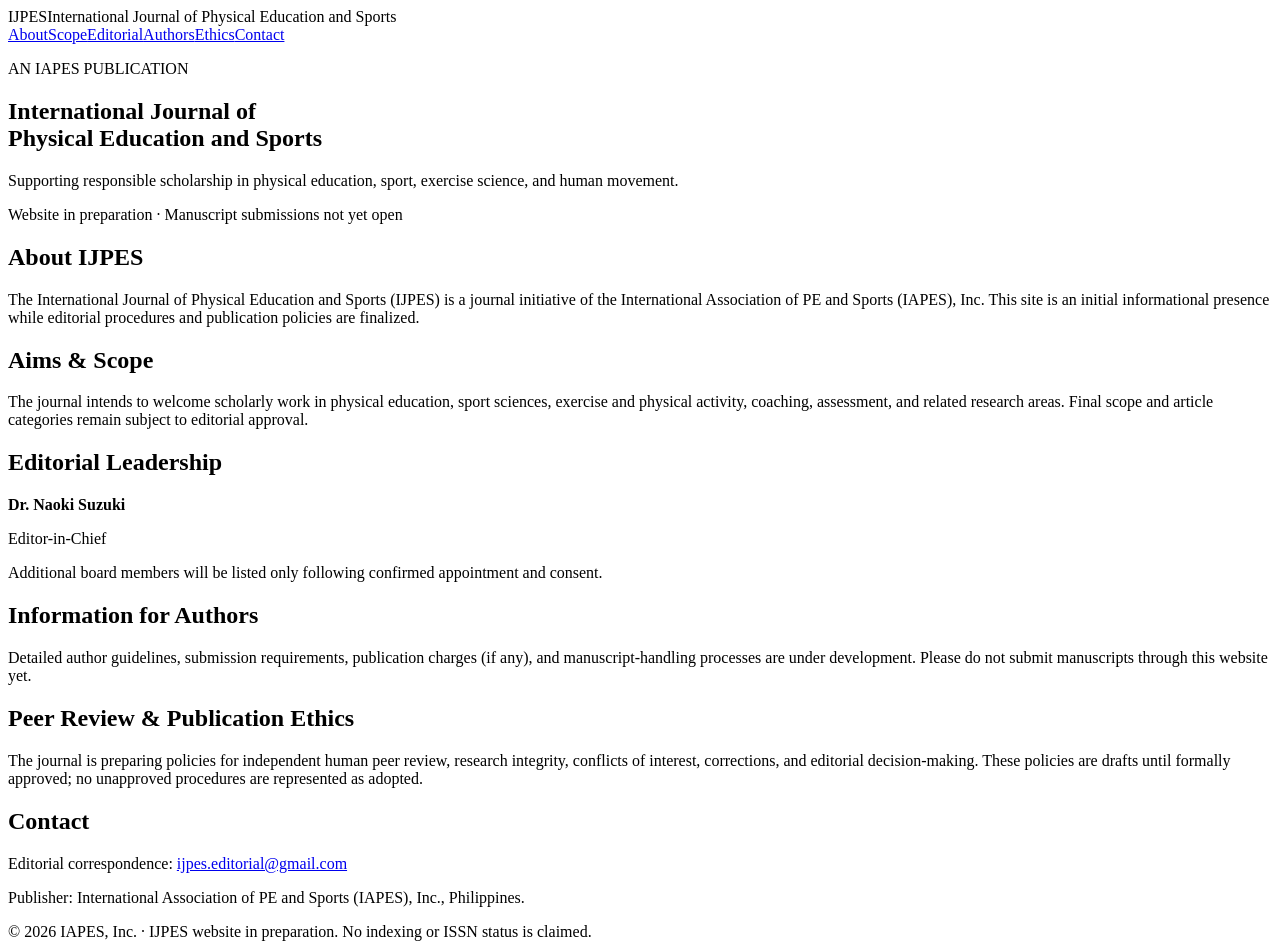
==== index.html @ 1c8003ba "Add IJPES initial informational website" ====
<!doctype html>
<html lang="en"><head><meta charset="UTF-8"><meta name="viewport" content="width=device-width, initial-scale=1"><meta name="description" content="International Journal of Physical Education and Sports (IJPES), published by IAPES. Website in preparation."><title>IJPES | International Journal of Physical Education and Sports</title><link rel="stylesheet" href="style.css"></head><body><header><div class="bar"><div class="brand"><span class="seal">IJPES</span><span>International Journal of Physical Education and Sports</span></div><nav><a href="#about">About</a><a href="#scope">Scope</a><a href="#editors">Editorial</a><a href="#authors">Authors</a><a href="#ethics">Ethics</a><a href="#contact">Contact</a></nav></div></header><main><section class="hero"><p class="eyebrow">AN IAPES PUBLICATION</p><h1>International Journal of<br> Physical Education and Sports</h1><p>Supporting responsible scholarship in physical education, sport, exercise science, and human movement.</p><span class="notice">Website in preparation · Manuscript submissions not yet open</span></section><div class="wrap"><section id="about"><h2>About IJPES</h2><p>The International Journal of Physical Education and Sports (IJPES) is a journal initiative of the International Association of PE and Sports (IAPES), Inc. This site is an initial informational presence while editorial procedures and publication policies are finalized.</p></section><section id="scope"><h2>Aims &amp; Scope</h2><p>The journal intends to welcome scholarly work in physical education, sport sciences, exercise and physical activity, coaching, assessment, and related research areas. Final scope and article categories remain subject to editorial approval.</p></section><section id="editors"><h2>Editorial Leadership</h2><div class="panel"><strong>Dr. Naoki Suzuki</strong><p>Editor-in-Chief</p></div><p>Additional board members will be listed only following confirmed appointment and consent.</p></section><section id="authors"><h2>Information for Authors</h2><p>Detailed author guidelines, submission requirements, publication charges (if any), and manuscript-handling processes are under development. Please do not submit manuscripts through this website yet.</p></section><section id="ethics"><h2>Peer Review &amp; Publication Ethics</h2><p>The journal is preparing policies for independent human peer review, research integrity, conflicts of interest, corrections, and editorial decision-making. These policies are drafts until formally approved; no unapproved procedures are represented as adopted.</p></section><section id="contact"><h2>Contact</h2><p>Editorial correspondence: <a href="mailto:ijpes.editorial@gmail.com">ijpes.editorial@gmail.com</a></p><p>Publisher: International Association of PE and Sports (IAPES), Inc., Philippines.</p></section></div></main><footer>© 2026 IAPES, Inc. · IJPES website in preparation. No indexing or ISSN status is claimed.</footer></body></html>
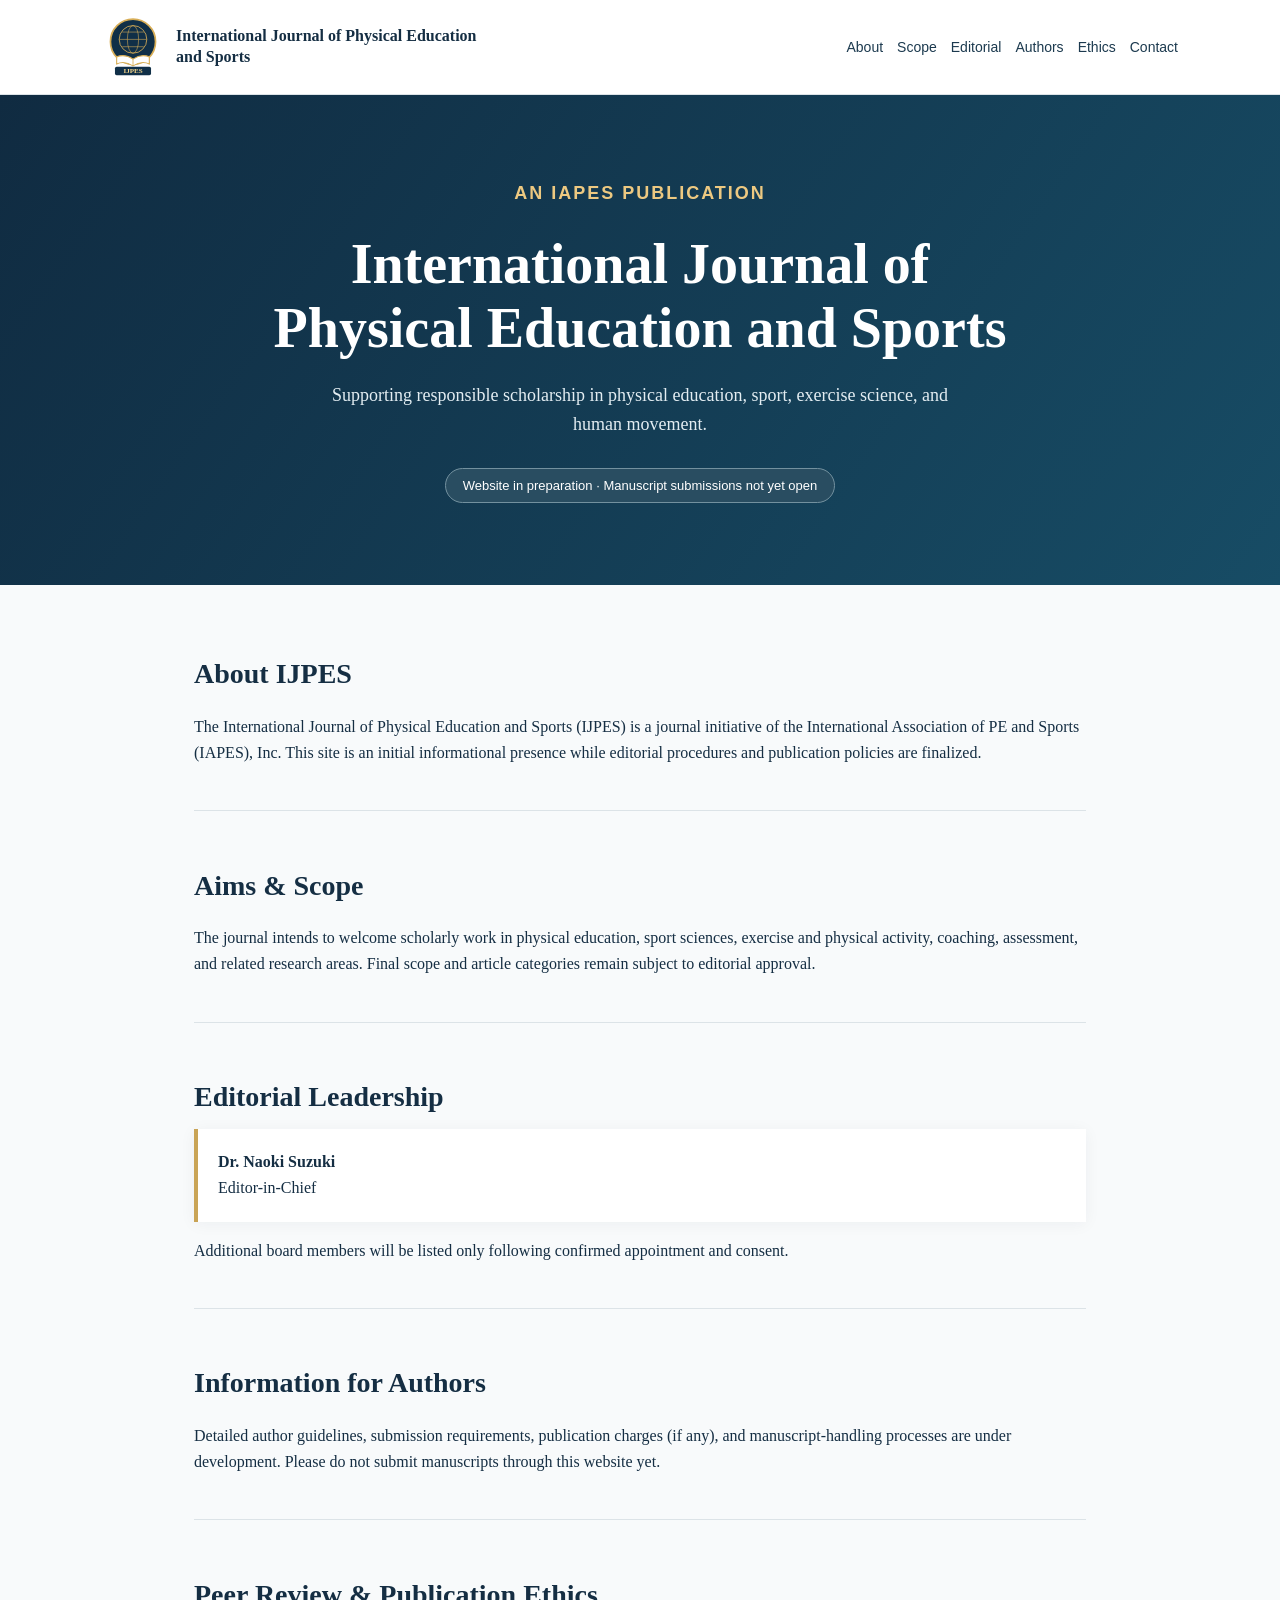
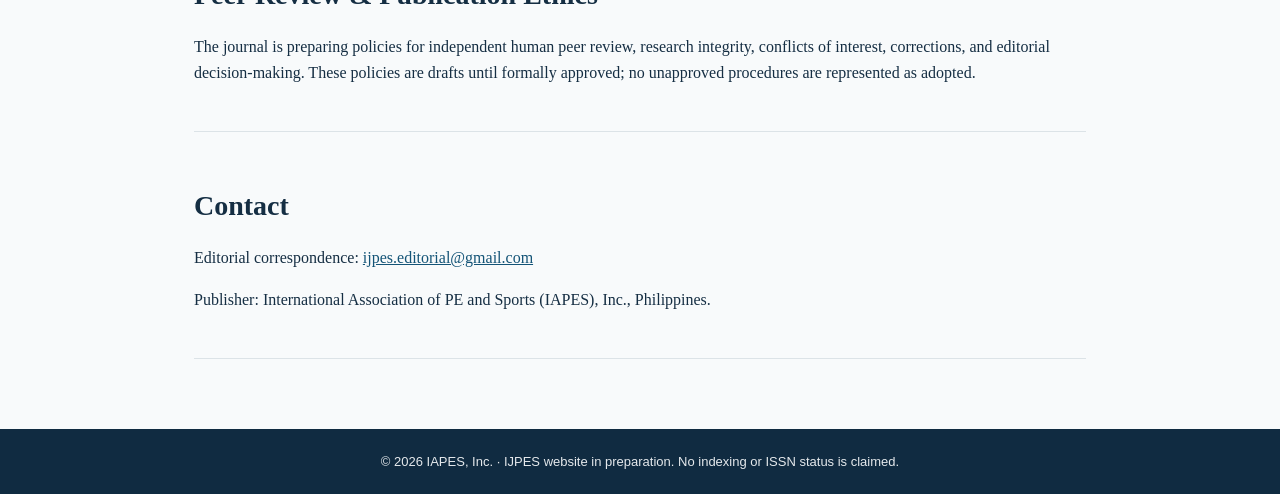
==== commit 4d9dc3b1: "Display IJPES journal mark in site header and favicon" ====
--- a/index.html
+++ b/index.html
@@ -1,2 +1,2 @@
 <!doctype html>
-<html lang="en"><head><meta charset="UTF-8"><meta name="viewport" content="width=device-width, initial-scale=1"><meta name="description" content="International Journal of Physical Education and Sports (IJPES), published by IAPES. Website in preparation."><title>IJPES | International Journal of Physical Education and Sports</title><link rel="stylesheet" href="style.css"></head><body><header><div class="bar"><div class="brand"><span class="seal">IJPES</span><span>International Journal of Physical Education and Sports</span></div><nav><a href="#about">About</a><a href="#scope">Scope</a><a href="#editors">Editorial</a><a href="#authors">Authors</a><a href="#ethics">Ethics</a><a href="#contact">Contact</a></nav></div></header><main><section class="hero"><p class="eyebrow">AN IAPES PUBLICATION</p><h1>International Journal of<br> Physical Education and Sports</h1><p>Supporting responsible scholarship in physical education, sport, exercise science, and human movement.</p><span class="notice">Website in preparation · Manuscript submissions not yet open</span></section><div class="wrap"><section id="about"><h2>About IJPES</h2><p>The International Journal of Physical Education and Sports (IJPES) is a journal initiative of the International Association of PE and Sports (IAPES), Inc. This site is an initial informational presence while editorial procedures and publication policies are finalized.</p></section><section id="scope"><h2>Aims &amp; Scope</h2><p>The journal intends to welcome scholarly work in physical education, sport sciences, exercise and physical activity, coaching, assessment, and related research areas. Final scope and article categories remain subject to editorial approval.</p></section><section id="editors"><h2>Editorial Leadership</h2><div class="panel"><strong>Dr. Naoki Suzuki</strong><p>Editor-in-Chief</p></div><p>Additional board members will be listed only following confirmed appointment and consent.</p></section><section id="authors"><h2>Information for Authors</h2><p>Detailed author guidelines, submission requirements, publication charges (if any), and manuscript-handling processes are under development. Please do not submit manuscripts through this website yet.</p></section><section id="ethics"><h2>Peer Review &amp; Publication Ethics</h2><p>The journal is preparing policies for independent human peer review, research integrity, conflicts of interest, corrections, and editorial decision-making. These policies are drafts until formally approved; no unapproved procedures are represented as adopted.</p></section><section id="contact"><h2>Contact</h2><p>Editorial correspondence: <a href="mailto:ijpes.editorial@gmail.com">ijpes.editorial@gmail.com</a></p><p>Publisher: International Association of PE and Sports (IAPES), Inc., Philippines.</p></section></div></main><footer>© 2026 IAPES, Inc. · IJPES website in preparation. No indexing or ISSN status is claimed.</footer></body></html>+<html lang="en"><head><meta charset="UTF-8"><meta name="viewport" content="width=device-width, initial-scale=1"><meta name="description" content="International Journal of Physical Education and Sports (IJPES), published by IAPES. Website in preparation."><title>IJPES | International Journal of Physical Education and Sports</title><link rel="stylesheet" href="style.css"><link rel="icon" href="ijpes-mark.svg" type="image/svg+xml"></head><body><header><div class="bar"><div class="brand"><img class="journal-mark" src="ijpes-mark.svg" alt="IJPES journal mark" width="62" height="62"><span>International Journal of Physical Education and Sports</span></div><nav><a href="#about">About</a><a href="#scope">Scope</a><a href="#editors">Editorial</a><a href="#authors">Authors</a><a href="#ethics">Ethics</a><a href="#contact">Contact</a></nav></div></header><main><section class="hero"><p class="eyebrow">AN IAPES PUBLICATION</p><h1>International Journal of<br> Physical Education and Sports</h1><p>Supporting responsible scholarship in physical education, sport, exercise science, and human movement.</p><span class="notice">Website in preparation · Manuscript submissions not yet open</span></section><div class="wrap"><section id="about"><h2>About IJPES</h2><p>The International Journal of Physical Education and Sports (IJPES) is a journal initiative of the International Association of PE and Sports (IAPES), Inc. This site is an initial informational presence while editorial procedures and publication policies are finalized.</p></section><section id="scope"><h2>Aims &amp; Scope</h2><p>The journal intends to welcome scholarly work in physical education, sport sciences, exercise and physical activity, coaching, assessment, and related research areas. Final scope and article categories remain subject to editorial approval.</p></section><section id="editors"><h2>Editorial Leadership</h2><div class="panel"><strong>Dr. Naoki Suzuki</strong><p>Editor-in-Chief</p></div><p>Additional board members will be listed only following confirmed appointment and consent.</p></section><section id="authors"><h2>Information for Authors</h2><p>Detailed author guidelines, submission requirements, publication charges (if any), and manuscript-handling processes are under development. Please do not submit manuscripts through this website yet.</p></section><section id="ethics"><h2>Peer Review &amp; Publication Ethics</h2><p>The journal is preparing policies for independent human peer review, research integrity, conflicts of interest, corrections, and editorial decision-making. These policies are drafts until formally approved; no unapproved procedures are represented as adopted.</p></section><section id="contact"><h2>Contact</h2><p>Editorial correspondence: <a href="mailto:ijpes.editorial@gmail.com">ijpes.editorial@gmail.com</a></p><p>Publisher: International Association of PE and Sports (IAPES), Inc., Philippines.</p></section></div></main><footer>© 2026 IAPES, Inc. · IJPES website in preparation. No indexing or ISSN status is claimed.</footer></body></html>
--- a/style.css
+++ b/style.css
@@ -0,0 +1 @@
+:root{font-family:Georgia,serif;color:#152e43;background:#f8fafb}*{box-sizing:border-box}body{margin:0;line-height:1.65}a{color:#145477}header{background:#fff;border-bottom:1px solid #dce3e7}.bar{max-width:1120px;margin:auto;padding:16px 22px;display:flex;align-items:center;justify-content:space-between;gap:20px}.brand{display:flex;align-items:center;gap:12px;font-weight:700;max-width:400px;line-height:1.3}.seal{display:grid;place-items:center;background:#17384f;color:#e8c37a;border:2px solid #d4a953;border-radius:50%;width:62px;height:62px;font-size:15px;flex:none}nav{display:flex;flex-wrap:wrap;gap:14px;font:14px Arial,sans-serif}nav a{text-decoration:none;color:#1c3a4f}.hero{background:linear-gradient(125deg,#102b41,#174c65);color:#fff;text-align:center;padding:88px 22px 82px}.hero h1{font-size:clamp(32px,5vw,56px);line-height:1.15;margin:10px auto 20px;max-width:950px}.hero p{max-width:660px;margin:0 auto 28px;color:#e3edf2;font-size:18px}.eyebrow{color:#edc981!important;font:700 13px Arial,sans-serif;letter-spacing:2px}.notice{display:inline-block;background:#294d61;border:1px solid #73919f;border-radius:24px;padding:9px 17px;font:13px Arial,sans-serif}.wrap{max-width:940px;margin:auto;padding:15px 24px 70px}section[id]{padding:28px 0;border-bottom:1px solid #dce3e7}h2{font-size:28px;margin-bottom:9px}.panel{background:#fff;padding:20px;border-left:4px solid #c9a456;box-shadow:0 2px 15px #102b410d}.panel p{margin:0}footer{text-align:center;padding:25px;background:#102b41;color:#e5e9ec;font:13px Arial,sans-serif}@media(max-width:720px){.bar{align-items:flex-start;flex-direction:column}.hero{padding:62px 20px}.brand{font-size:14px}}
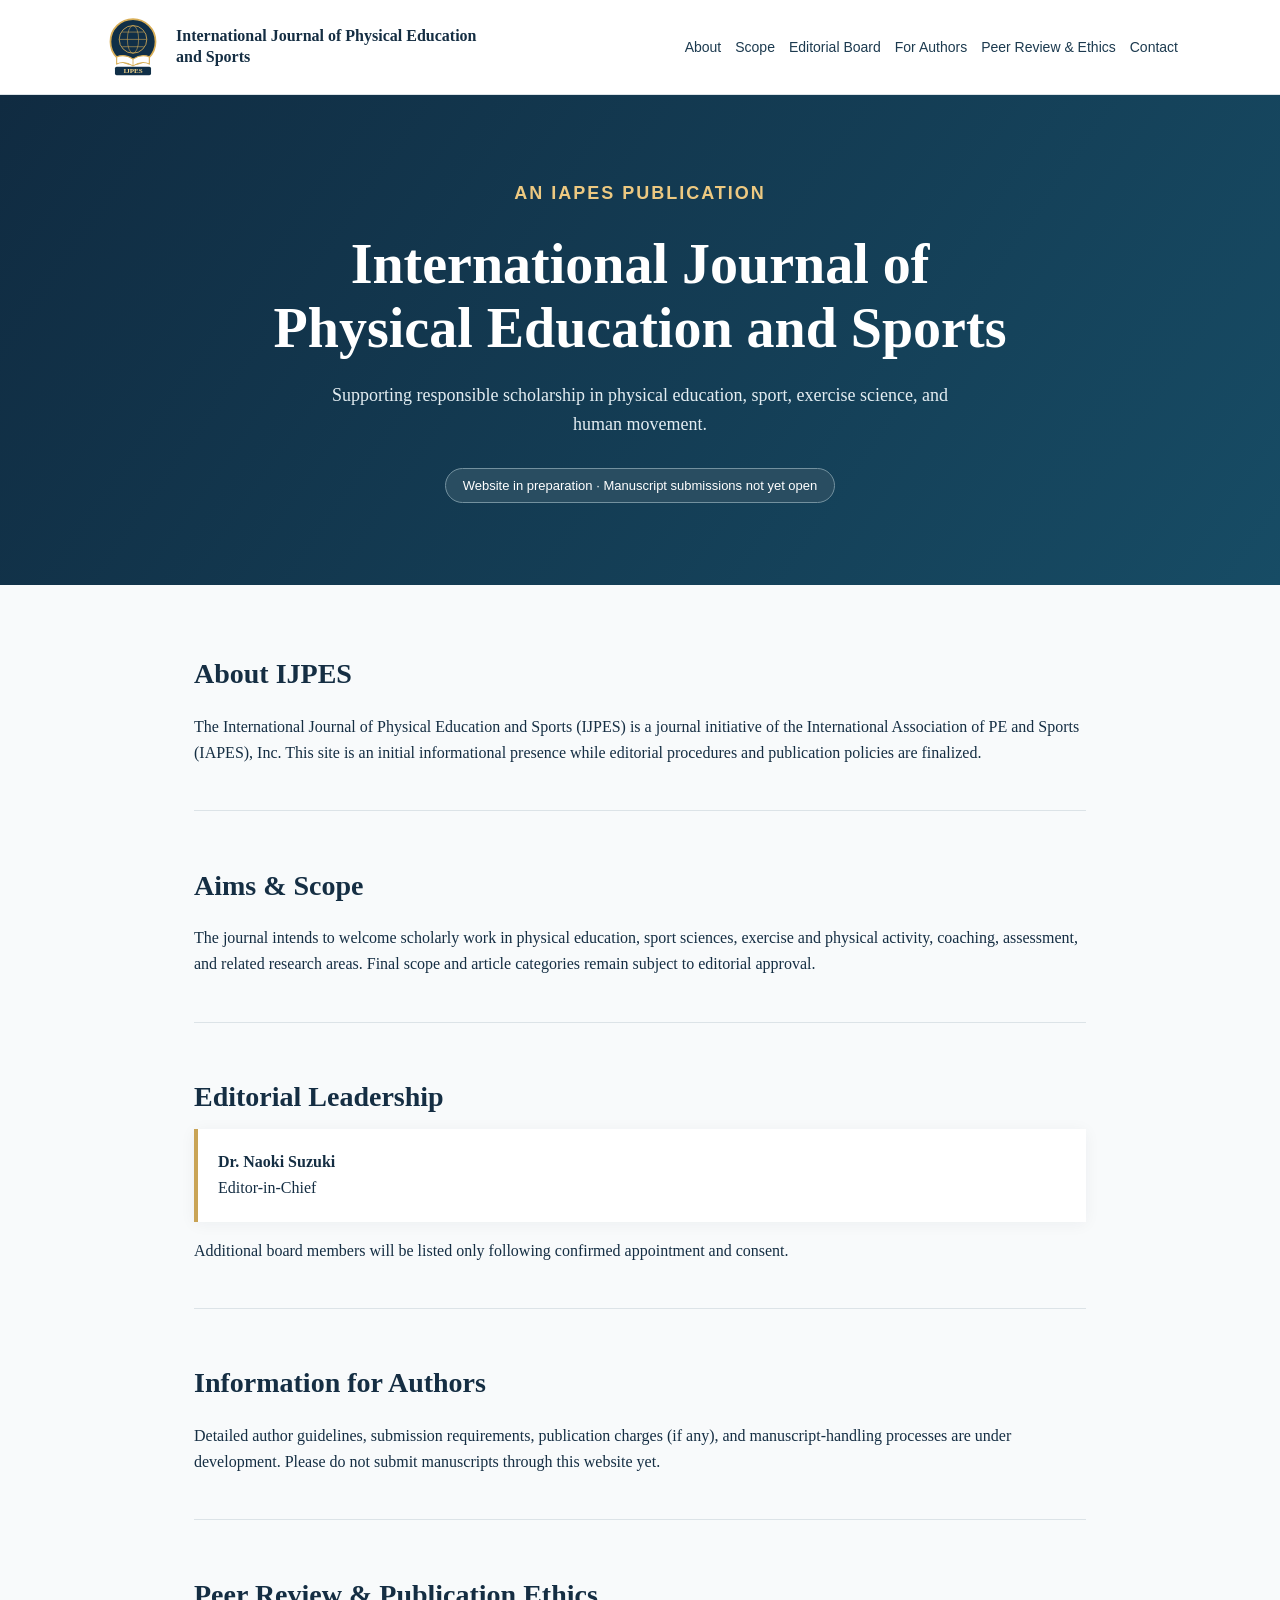
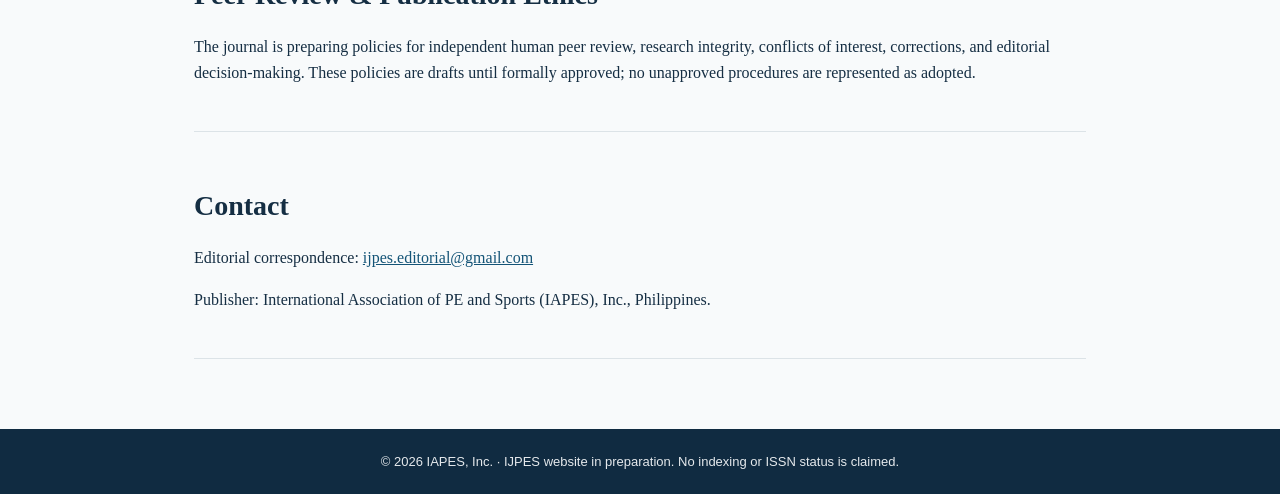
==== commit 927d35e2: "Link IJPES journal policy and editorial pages from homepage" ====
--- a/index.html
+++ b/index.html
@@ -1,2 +1,2 @@
 <!doctype html>
-<html lang="en"><head><meta charset="UTF-8"><meta name="viewport" content="width=device-width, initial-scale=1"><meta name="description" content="International Journal of Physical Education and Sports (IJPES), published by IAPES. Website in preparation."><title>IJPES | International Journal of Physical Education and Sports</title><link rel="stylesheet" href="style.css"><link rel="icon" href="ijpes-mark.svg" type="image/svg+xml"></head><body><header><div class="bar"><div class="brand"><img class="journal-mark" src="ijpes-mark.svg" alt="IJPES journal mark" width="62" height="62"><span>International Journal of Physical Education and Sports</span></div><nav><a href="#about">About</a><a href="#scope">Scope</a><a href="#editors">Editorial</a><a href="#authors">Authors</a><a href="#ethics">Ethics</a><a href="#contact">Contact</a></nav></div></header><main><section class="hero"><p class="eyebrow">AN IAPES PUBLICATION</p><h1>International Journal of<br> Physical Education and Sports</h1><p>Supporting responsible scholarship in physical education, sport, exercise science, and human movement.</p><span class="notice">Website in preparation · Manuscript submissions not yet open</span></section><div class="wrap"><section id="about"><h2>About IJPES</h2><p>The International Journal of Physical Education and Sports (IJPES) is a journal initiative of the International Association of PE and Sports (IAPES), Inc. This site is an initial informational presence while editorial procedures and publication policies are finalized.</p></section><section id="scope"><h2>Aims &amp; Scope</h2><p>The journal intends to welcome scholarly work in physical education, sport sciences, exercise and physical activity, coaching, assessment, and related research areas. Final scope and article categories remain subject to editorial approval.</p></section><section id="editors"><h2>Editorial Leadership</h2><div class="panel"><strong>Dr. Naoki Suzuki</strong><p>Editor-in-Chief</p></div><p>Additional board members will be listed only following confirmed appointment and consent.</p></section><section id="authors"><h2>Information for Authors</h2><p>Detailed author guidelines, submission requirements, publication charges (if any), and manuscript-handling processes are under development. Please do not submit manuscripts through this website yet.</p></section><section id="ethics"><h2>Peer Review &amp; Publication Ethics</h2><p>The journal is preparing policies for independent human peer review, research integrity, conflicts of interest, corrections, and editorial decision-making. These policies are drafts until formally approved; no unapproved procedures are represented as adopted.</p></section><section id="contact"><h2>Contact</h2><p>Editorial correspondence: <a href="mailto:ijpes.editorial@gmail.com">ijpes.editorial@gmail.com</a></p><p>Publisher: International Association of PE and Sports (IAPES), Inc., Philippines.</p></section></div></main><footer>© 2026 IAPES, Inc. · IJPES website in preparation. No indexing or ISSN status is claimed.</footer></body></html>+<html lang="en"><head><meta charset="UTF-8"><meta name="viewport" content="width=device-width, initial-scale=1"><meta name="description" content="International Journal of Physical Education and Sports (IJPES), published by IAPES. Website in preparation."><title>IJPES | International Journal of Physical Education and Sports</title><link rel="stylesheet" href="style.css"><link rel="icon" href="ijpes-mark.svg" type="image/svg+xml"></head><body><header><div class="bar"><div class="brand"><img class="journal-mark" src="ijpes-mark.svg" alt="IJPES journal mark" width="62" height="62"><span>International Journal of Physical Education and Sports</span></div><nav><a href="#about">About</a><a href="#scope">Scope</a><a href="editorial-board.html">Editorial Board</a><a href="author-guidelines.html">For Authors</a><a href="publication-ethics.html">Peer Review &amp; Ethics</a><a href="#contact">Contact</a></nav></div></header><main><section class="hero"><p class="eyebrow">AN IAPES PUBLICATION</p><h1>International Journal of<br> Physical Education and Sports</h1><p>Supporting responsible scholarship in physical education, sport, exercise science, and human movement.</p><span class="notice">Website in preparation · Manuscript submissions not yet open</span></section><div class="wrap"><section id="about"><h2>About IJPES</h2><p>The International Journal of Physical Education and Sports (IJPES) is a journal initiative of the International Association of PE and Sports (IAPES), Inc. This site is an initial informational presence while editorial procedures and publication policies are finalized.</p></section><section id="scope"><h2>Aims &amp; Scope</h2><p>The journal intends to welcome scholarly work in physical education, sport sciences, exercise and physical activity, coaching, assessment, and related research areas. Final scope and article categories remain subject to editorial approval.</p></section><section id="editors"><h2>Editorial Leadership</h2><div class="panel"><strong>Dr. Naoki Suzuki</strong><p>Editor-in-Chief</p></div><p>Additional board members will be listed only following confirmed appointment and consent.</p></section><section id="authors"><h2>Information for Authors</h2><p>Detailed author guidelines, submission requirements, publication charges (if any), and manuscript-handling processes are under development. Please do not submit manuscripts through this website yet.</p></section><section id="ethics"><h2>Peer Review &amp; Publication Ethics</h2><p>The journal is preparing policies for independent human peer review, research integrity, conflicts of interest, corrections, and editorial decision-making. These policies are drafts until formally approved; no unapproved procedures are represented as adopted.</p></section><section id="contact"><h2>Contact</h2><p>Editorial correspondence: <a href="mailto:ijpes.editorial@gmail.com">ijpes.editorial@gmail.com</a></p><p>Publisher: International Association of PE and Sports (IAPES), Inc., Philippines.</p></section></div></main><footer>© 2026 IAPES, Inc. · IJPES website in preparation. No indexing or ISSN status is claimed.</footer></body></html>
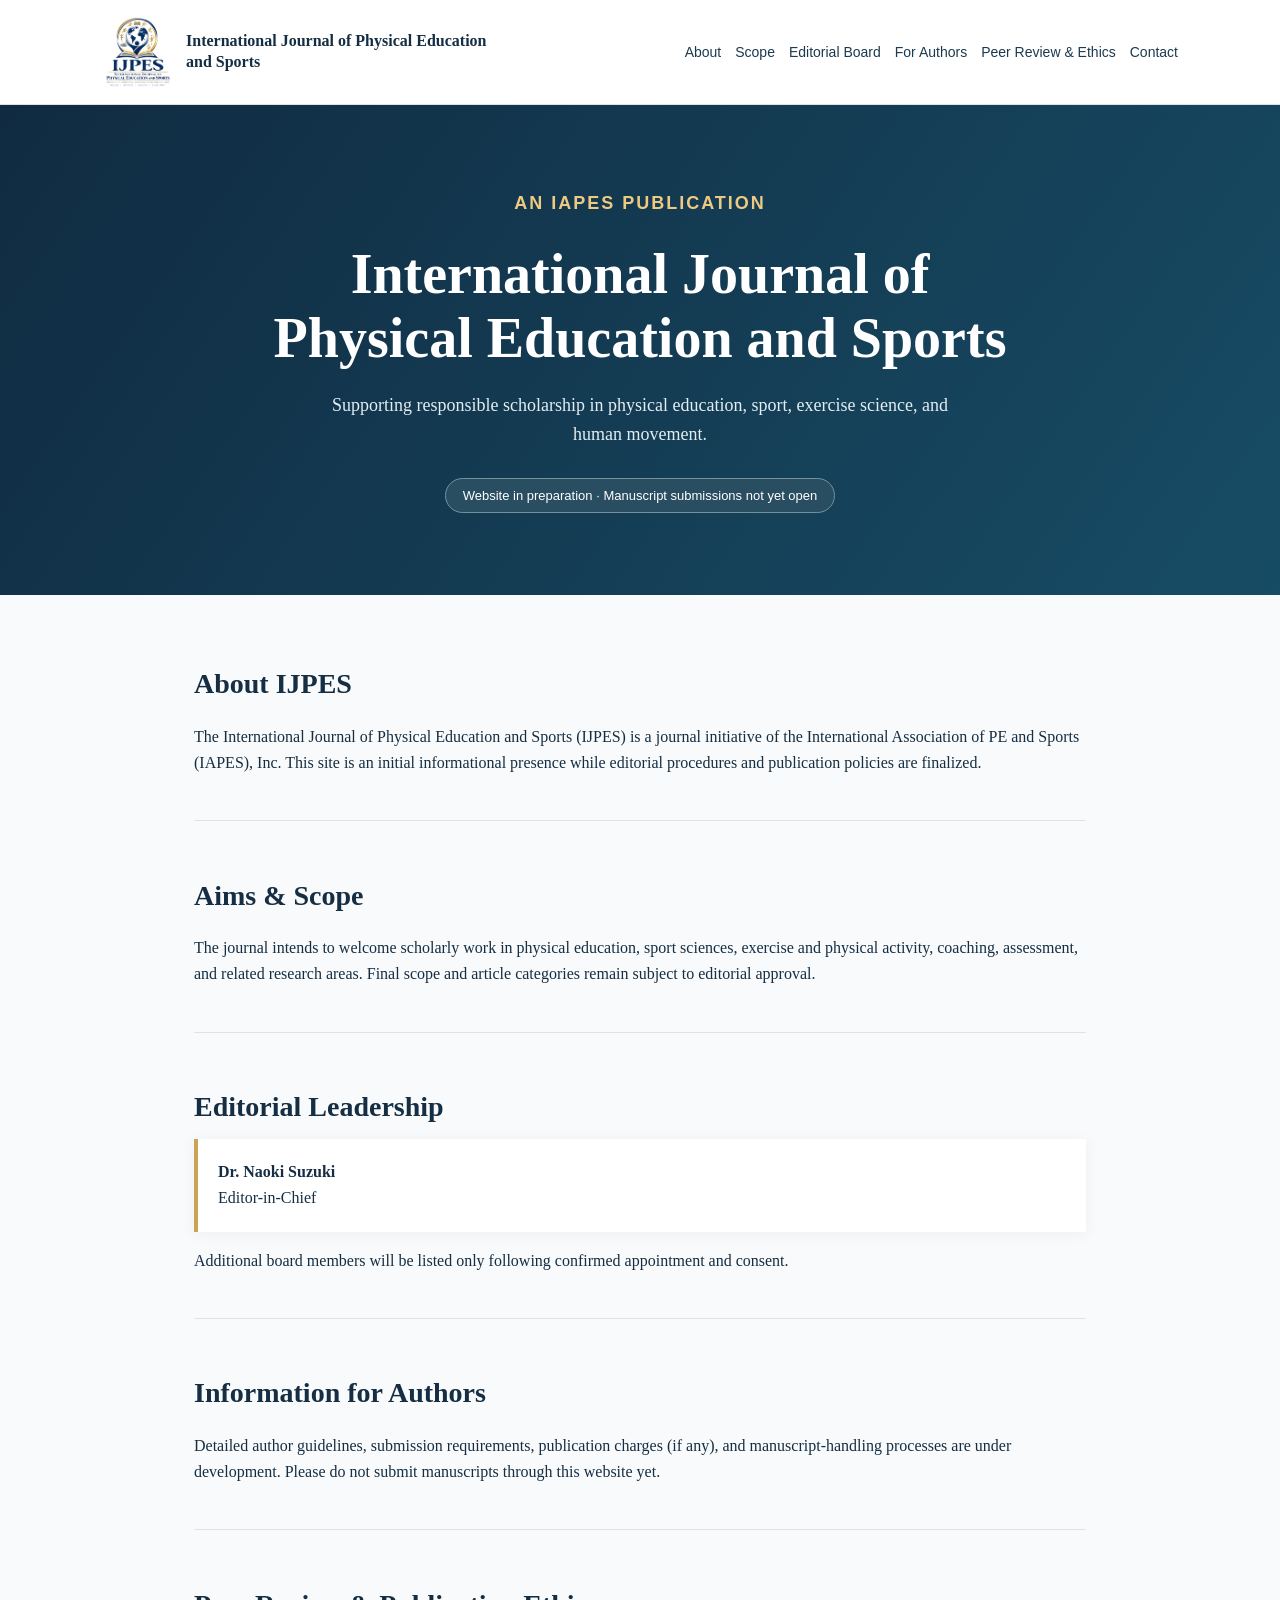
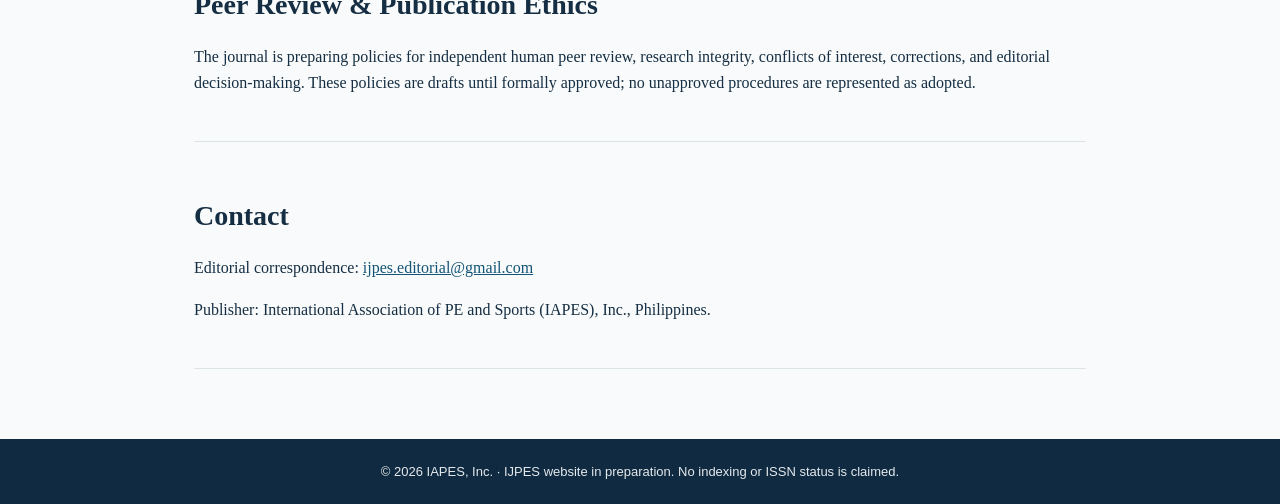
==== commit 8cb3f3a9: "Use uploaded IJPES emblem in homepage header" ====
--- a/index.html
+++ b/index.html
@@ -1,2 +1,2 @@
 <!doctype html>
-<html lang="en"><head><meta charset="UTF-8"><meta name="viewport" content="width=device-width, initial-scale=1"><meta name="description" content="International Journal of Physical Education and Sports (IJPES), published by IAPES. Website in preparation."><title>IJPES | International Journal of Physical Education and Sports</title><link rel="stylesheet" href="style.css"><link rel="icon" href="ijpes-mark.svg" type="image/svg+xml"></head><body><header><div class="bar"><div class="brand"><img class="journal-mark" src="ijpes-mark.svg" alt="IJPES journal mark" width="62" height="62"><span>International Journal of Physical Education and Sports</span></div><nav><a href="#about">About</a><a href="#scope">Scope</a><a href="editorial-board.html">Editorial Board</a><a href="author-guidelines.html">For Authors</a><a href="publication-ethics.html">Peer Review &amp; Ethics</a><a href="#contact">Contact</a></nav></div></header><main><section class="hero"><p class="eyebrow">AN IAPES PUBLICATION</p><h1>International Journal of<br> Physical Education and Sports</h1><p>Supporting responsible scholarship in physical education, sport, exercise science, and human movement.</p><span class="notice">Website in preparation · Manuscript submissions not yet open</span></section><div class="wrap"><section id="about"><h2>About IJPES</h2><p>The International Journal of Physical Education and Sports (IJPES) is a journal initiative of the International Association of PE and Sports (IAPES), Inc. This site is an initial informational presence while editorial procedures and publication policies are finalized.</p></section><section id="scope"><h2>Aims &amp; Scope</h2><p>The journal intends to welcome scholarly work in physical education, sport sciences, exercise and physical activity, coaching, assessment, and related research areas. Final scope and article categories remain subject to editorial approval.</p></section><section id="editors"><h2>Editorial Leadership</h2><div class="panel"><strong>Dr. Naoki Suzuki</strong><p>Editor-in-Chief</p></div><p>Additional board members will be listed only following confirmed appointment and consent.</p></section><section id="authors"><h2>Information for Authors</h2><p>Detailed author guidelines, submission requirements, publication charges (if any), and manuscript-handling processes are under development. Please do not submit manuscripts through this website yet.</p></section><section id="ethics"><h2>Peer Review &amp; Publication Ethics</h2><p>The journal is preparing policies for independent human peer review, research integrity, conflicts of interest, corrections, and editorial decision-making. These policies are drafts until formally approved; no unapproved procedures are represented as adopted.</p></section><section id="contact"><h2>Contact</h2><p>Editorial correspondence: <a href="mailto:ijpes.editorial@gmail.com">ijpes.editorial@gmail.com</a></p><p>Publisher: International Association of PE and Sports (IAPES), Inc., Philippines.</p></section></div></main><footer>© 2026 IAPES, Inc. · IJPES website in preparation. No indexing or ISSN status is claimed.</footer></body></html>+<html lang="en"><head><meta charset="UTF-8"><meta name="viewport" content="width=device-width, initial-scale=1"><meta name="description" content="International Journal of Physical Education and Sports (IJPES), published by IAPES. Website in preparation."><title>IJPES | International Journal of Physical Education and Sports</title><link rel="stylesheet" href="style.css"><link rel="icon" href="ijpes-mark.svg" type="image/svg+xml"></head><body><header><div class="bar"><div class="brand"><img class="journal-mark" src="IJPES%20Global%20Sports%20Education%20Emblem.png" alt="IJPES Global Sports Education Emblem" width="72" height="72"><span>International Journal of Physical Education and Sports</span></div><nav><a href="#about">About</a><a href="#scope">Scope</a><a href="editorial-board.html">Editorial Board</a><a href="author-guidelines.html">For Authors</a><a href="publication-ethics.html">Peer Review &amp; Ethics</a><a href="#contact">Contact</a></nav></div></header><main><section class="hero"><p class="eyebrow">AN IAPES PUBLICATION</p><h1>International Journal of<br> Physical Education and Sports</h1><p>Supporting responsible scholarship in physical education, sport, exercise science, and human movement.</p><span class="notice">Website in preparation · Manuscript submissions not yet open</span></section><div class="wrap"><section id="about"><h2>About IJPES</h2><p>The International Journal of Physical Education and Sports (IJPES) is a journal initiative of the International Association of PE and Sports (IAPES), Inc. This site is an initial informational presence while editorial procedures and publication policies are finalized.</p></section><section id="scope"><h2>Aims &amp; Scope</h2><p>The journal intends to welcome scholarly work in physical education, sport sciences, exercise and physical activity, coaching, assessment, and related research areas. Final scope and article categories remain subject to editorial approval.</p></section><section id="editors"><h2>Editorial Leadership</h2><div class="panel"><strong>Dr. Naoki Suzuki</strong><p>Editor-in-Chief</p></div><p>Additional board members will be listed only following confirmed appointment and consent.</p></section><section id="authors"><h2>Information for Authors</h2><p>Detailed author guidelines, submission requirements, publication charges (if any), and manuscript-handling processes are under development. Please do not submit manuscripts through this website yet.</p></section><section id="ethics"><h2>Peer Review &amp; Publication Ethics</h2><p>The journal is preparing policies for independent human peer review, research integrity, conflicts of interest, corrections, and editorial decision-making. These policies are drafts until formally approved; no unapproved procedures are represented as adopted.</p></section><section id="contact"><h2>Contact</h2><p>Editorial correspondence: <a href="mailto:ijpes.editorial@gmail.com">ijpes.editorial@gmail.com</a></p><p>Publisher: International Association of PE and Sports (IAPES), Inc., Philippines.</p></section></div></main><footer>© 2026 IAPES, Inc. · IJPES website in preparation. No indexing or ISSN status is claimed.</footer></body></html>
